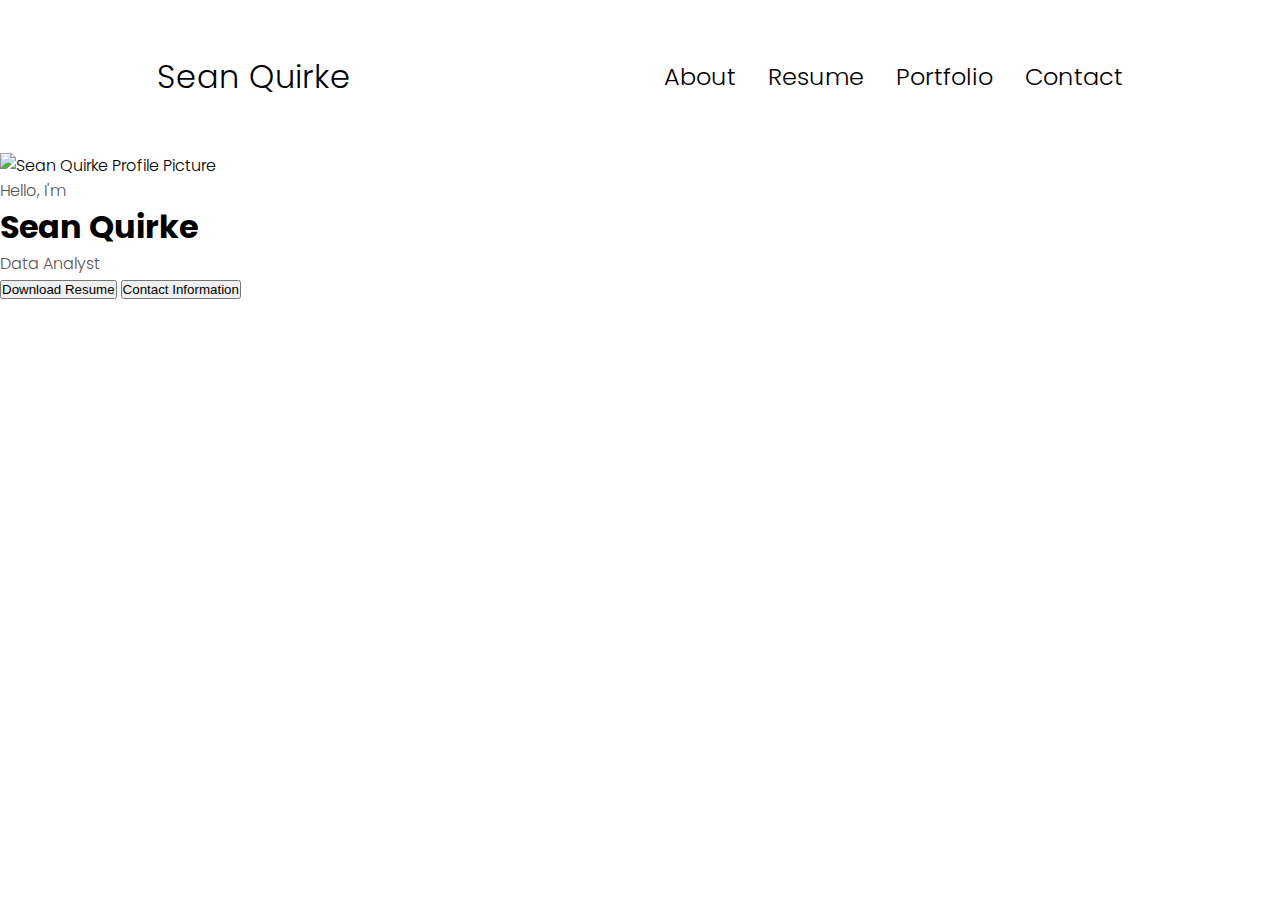
==== index.html @ 9a9f0f4b "Pending changes exported from your codespace" ====
<!DOCTYPE html>
<html lang="en">
<head>
    <meta charset="UTF-8">
    <meta name="viewport" content="width=device-width, initial-scale=1.0">
    <title>My Portfolio</title>
    <link rel="stylesheet" href="style.css">
    <link rel="stylesheet" href="mediaqueries.css">
</head>
<body>
    <nav id="desktop-nav">
        <div class="logo">Sean Quirke </div>
        <div>
          <ul class="nav-links">
            <li><a href="#about">About</a></li>
            <li><a href="#Resume">Resume</a></li>  
            <li><a href="#portfolio">Portfolio</a></li>  
            <li><a href="#contact">Contact</a></li>
          </ul>
        </div>  
    </nav>
    <nav id="hamburger-nav">
      <div class="logo">Sean Quirke </div>
      <div class="hamburger-menu"> 
      <div class="hamburger-icon" onclick="toggleMenu()">
        <span></span>
        <span></span>
        <span></span>
   <div>
    <div class="menu-links">
         <li><a href="#about"onclick="toggleMenu"()>About</a></li>
         <li><a href="#Resume"onclick="toggleMenu"()>Resume</a></li>  
         <li><a href="#portfolio"onclick="toggleMenu"()>Portfolio</a></li>  
         <li><a href="#contact"onclick="toggleMenu"()>Contact</a></li>
    </div>
   </div> 
  </nav>
  <section id="profile">
    <div class="section_pic-container">
      <img src="./Sean Quirke headshot image.png" alt="Sean Quirke Profile Picture"/>
    </div>
    <div class="section_text">
      <p class="section_text_p1">Hello, I'm</p>
      <h1 class="title">Sean Quirke</h1>
      <p class=""section__text__p2">Data Analyst</p>
      <div classs="btn-container">
        <button
        class="btn btn-color-2"
        onclick="window.open('./Sean Quirke Resume.pdf')">Download Resume
        </button>
        <button
        class="btn btn-color-1"onclick="location.href='./#contact'">
        Contact Information
        </button>
      </div>
      <div id="socials-container">
        <img src=".linked" alt="">
      </div>
    </div>
  </section>
  <script src="script.js"></script>  
</body>
</html>
---- style.css ----
/*general */



@import url('https://fonts.googleapis.com/css2?family=Poppins:wght@300&display=swap');



* {
    margin: 0;
    padding: 0;
}

body{

        font-family: "Poppins", sans-serif;
        font-weight: 300;
        font-style: normal;
      
      
}
html {
    scroll-behavior:smooth;
}
p{
    color: rgb(85, 85, 85);
 }
 /*Transistion */

 a, .btn{
    transition:all 300ms ease;
 }
 /*DESKTOP NAV*/

 nav, 
 .nav-links{
 display: flex;
}
nav {
    justify-content: space-around;
    align-items:center;
    height: 17vh;
}
.nav-links {
    gap: 2rem;
    list-style:none;
    font-size: 1.5rem;
}
a{
    color: black;
    text-decoration: none;
    text-decoration-color: white;
}

a:hover {
    color:grey;
    text-decoration: underline;
    text-underline-offset: 1rem; 
    text-decoration-color: rgb(181, 181, 181)
}

.logo {
     font-size: 2rem;
}
.logo:hover{
    cursor: default
}
/*Hamburger manu */
#hamburger-nav{
    display: none;
}
.hamburger-menu{
    position:relative;
    display:inline-block;
}
.hamburger-icon{
    display:flex;
    flex-direction: column;
    justify-content: space-between;
    height:24px;
    width: 30px;
    cursor: pointer;
}
.hamburger-icon span {
width: 100%;
height: 2px;
background-color: black;
transition: all 0.3s ease ease-in-out;
}
.menu-links{
    position: absolute;
    top: 100%;
    right: 0;
    background-color: white;
    width: fit-content;
    max-height: 0;
    overflow: hidden;
    transition: all 0.3 ease-in-out;
}
.menu-links a{
    display: block;
    padding: 10px;
    text-align: center;
    font-size: 1.5rem;
    color:black;
    text-decoration: none;
    transition: all 0.3 ease-in-out;
}
.menu-links li {
    list-style: none;
}
.menu-links.open{
    max-height: 300px;
}
.hamburger-icon.open span:first-child{
    transform:rotate(45deg)translate(10px, 5px);
 }
.hamburger-icon.open span:nth-child(2){
   opacity: 0;
 }
.hamburger-icon.open span:last-child{
    transform:rotate(-45deg)translate(10px, -5px);
 }
 .hamburger-icon span:first-child{
    transform: none;
 }
 .hamburger-icon span:first-child{
    opacity: 1;
 }
 .hamburger-icon span:first-child{
    transform: none;
 }
 /*SECTIONS*/
---- mediaqueries.css ----
@media screen and (max-width: 1200px) {

    #desktop-nav{
        display: none;
    }
    #hamburger-nav{
        display: flex;
    }
}
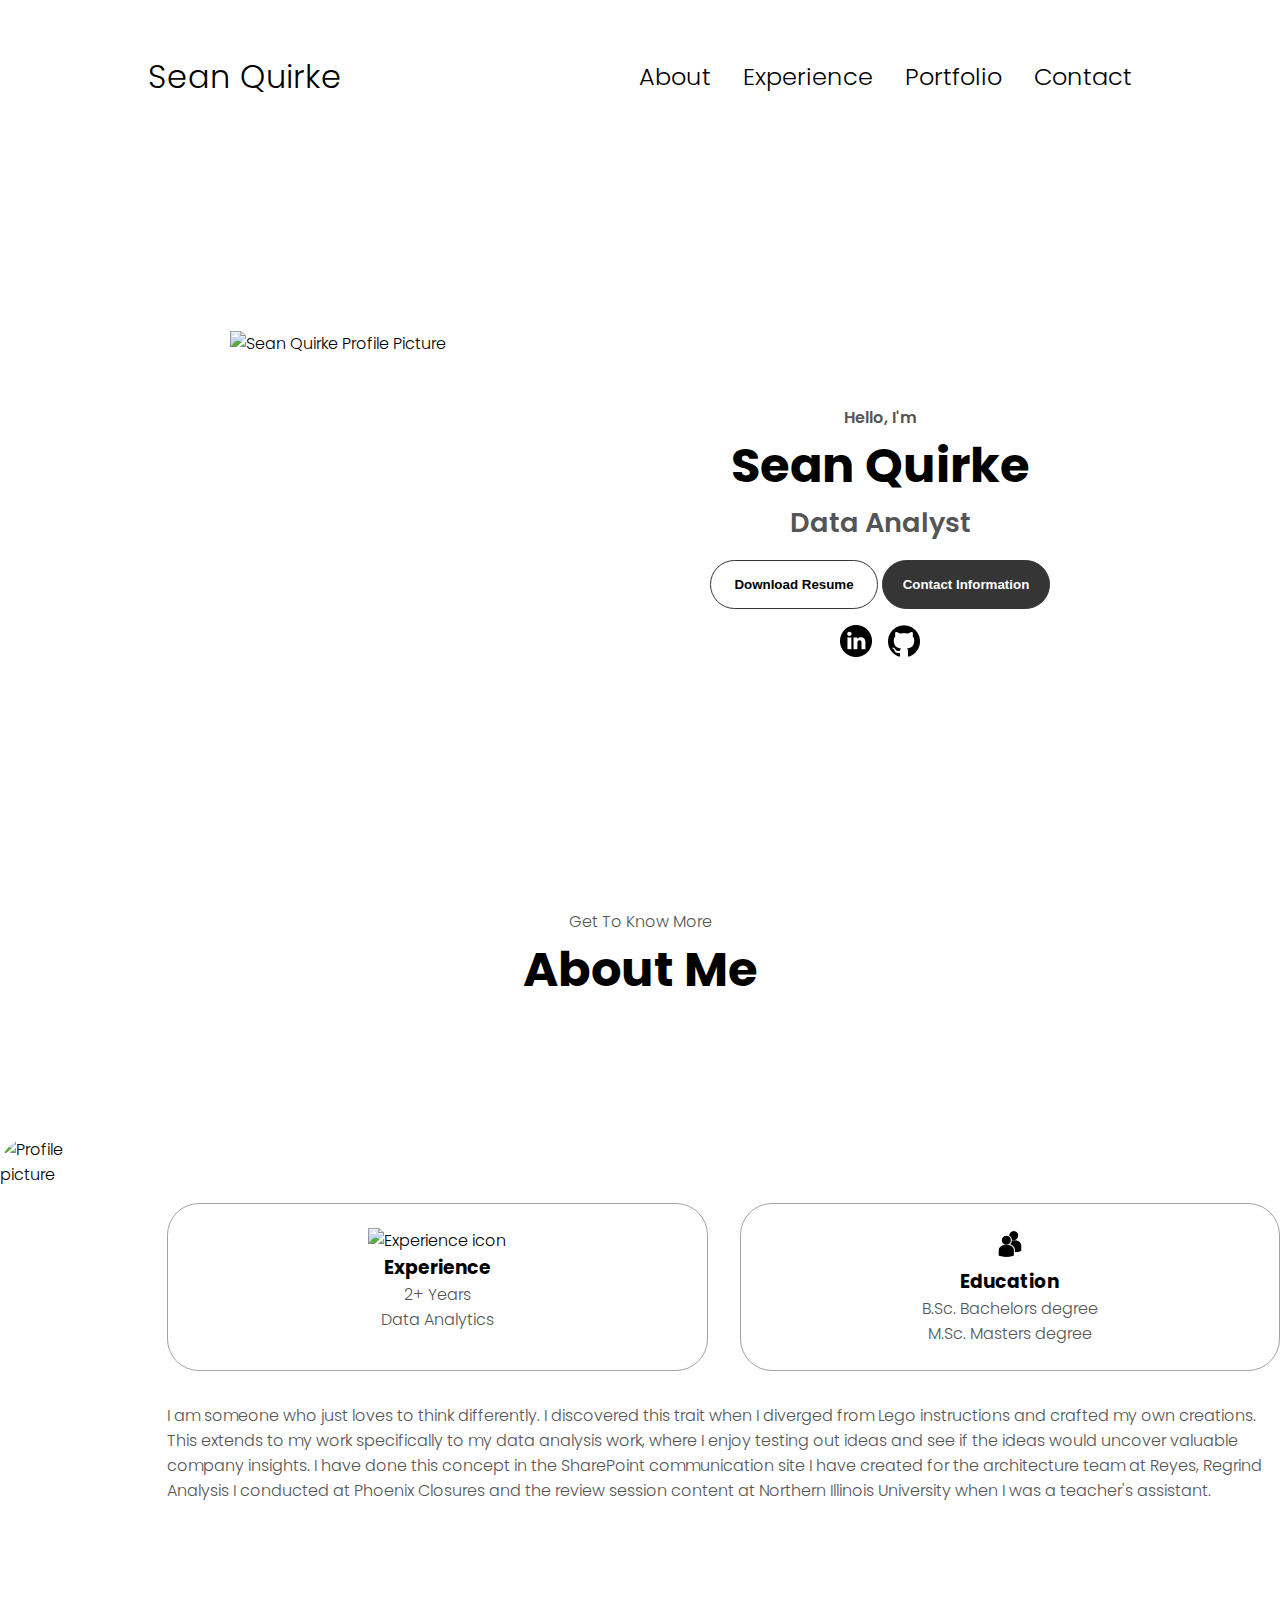
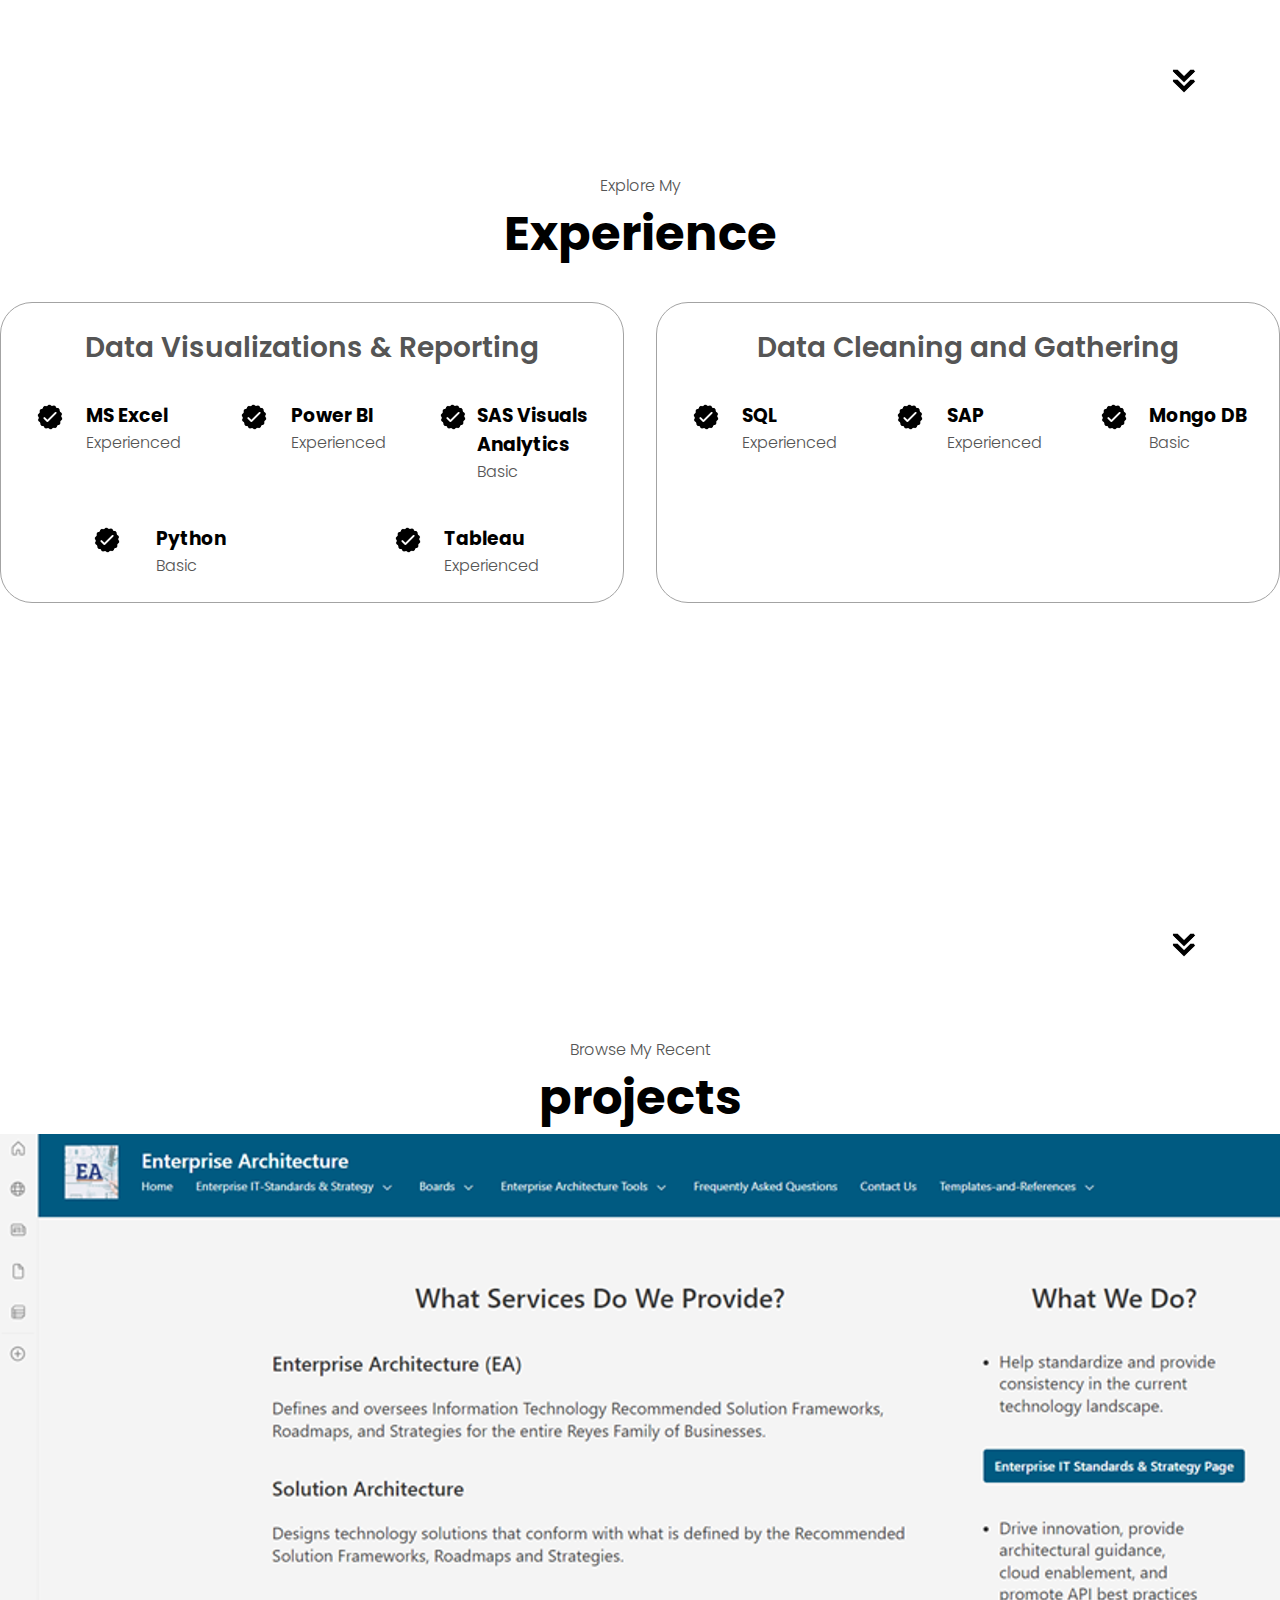
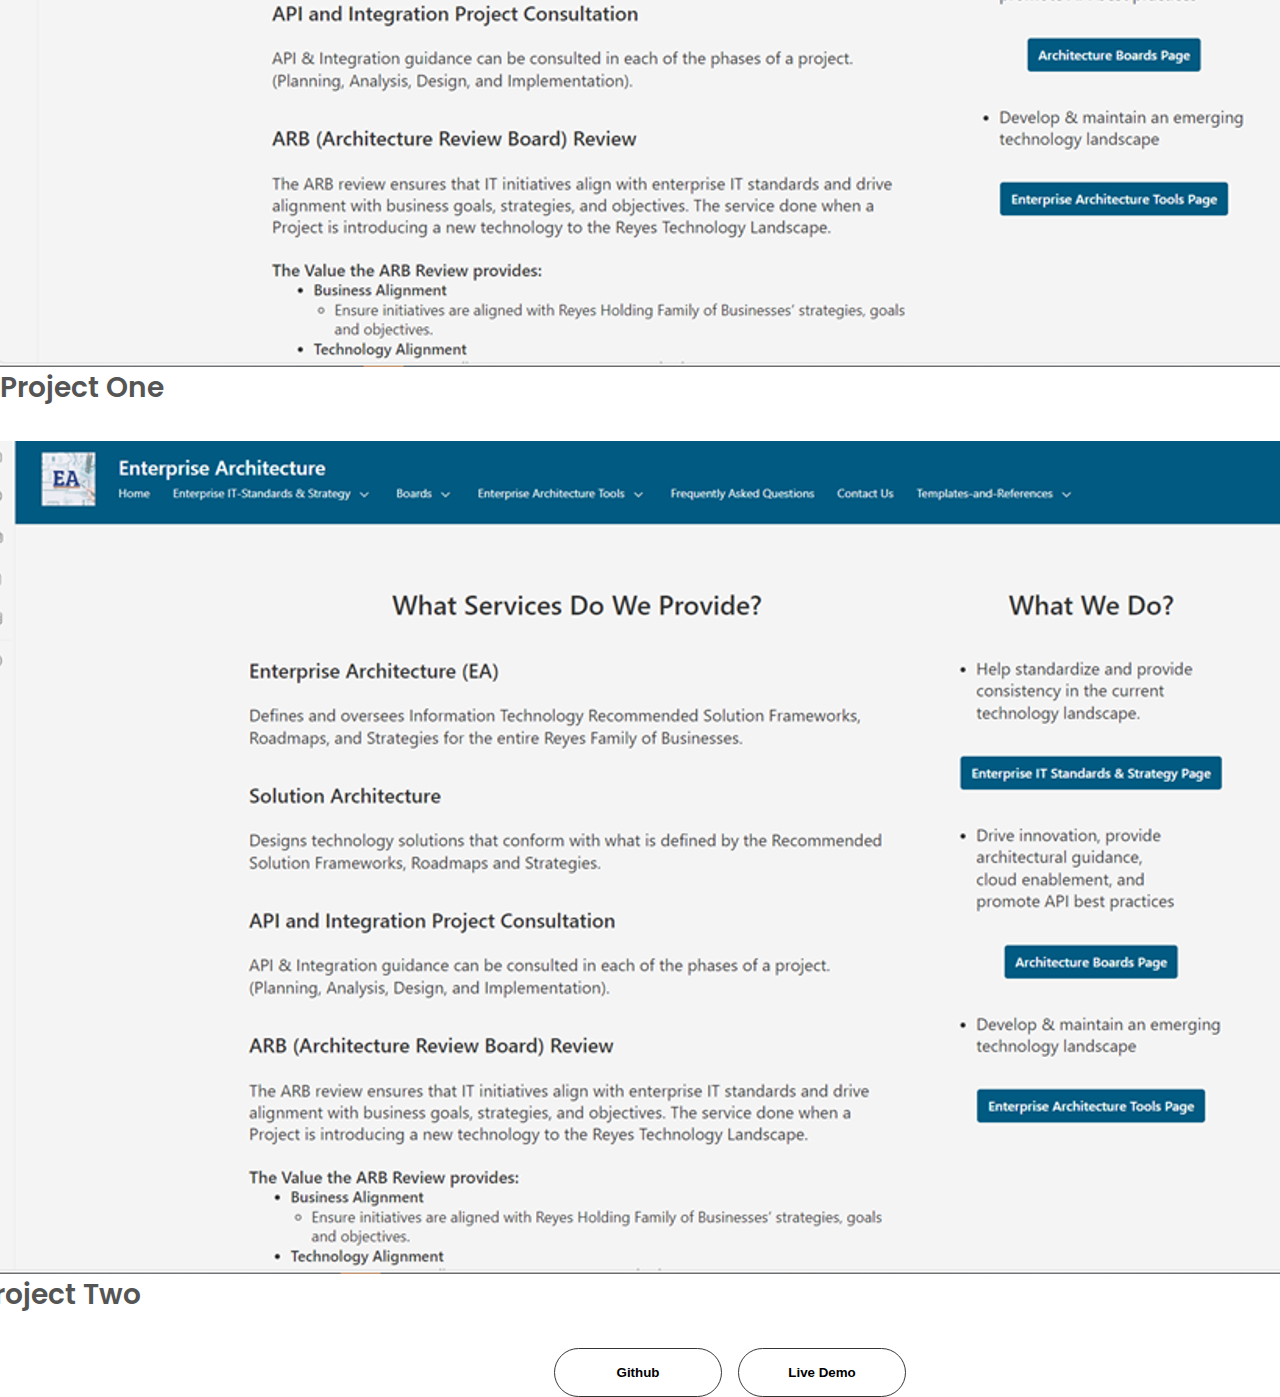
==== commit e23b30ed: "Pending changes exported from your codespace" ====
--- a/index.html
+++ b/index.html
@@ -13,7 +13,7 @@
         <div>
           <ul class="nav-links">
             <li><a href="#about">About</a></li>
-            <li><a href="#Resume">Resume</a></li>  
+            <li><a href="#Experience">Experience</a></li>  
             <li><a href="#portfolio">Portfolio</a></li>  
             <li><a href="#contact">Contact</a></li>
           </ul>
@@ -29,20 +29,20 @@
    <div>
     <div class="menu-links">
          <li><a href="#about"onclick="toggleMenu"()>About</a></li>
-         <li><a href="#Resume"onclick="toggleMenu"()>Resume</a></li>  
+         <li><a href="#Experience"onclick="toggleMenu"()>Experience</a></li>  
          <li><a href="#portfolio"onclick="toggleMenu"()>Portfolio</a></li>  
          <li><a href="#contact"onclick="toggleMenu"()>Contact</a></li>
     </div>
    </div> 
   </nav>
   <section id="profile">
-    <div class="section_pic-container">
+    <div class="section__pic-container">
       <img src="./Sean Quirke headshot image.png" alt="Sean Quirke Profile Picture"/>
     </div>
     <div class="section_text">
-      <p class="section_text_p1">Hello, I'm</p>
+      <p class="section__text__p1">Hello, I'm</p>
       <h1 class="title">Sean Quirke</h1>
-      <p class=""section__text__p2">Data Analyst</p>
+      <p class="section__text__p2">Data Analyst</p>
       <div classs="btn-container">
         <button
         class="btn btn-color-2"
@@ -54,10 +54,203 @@
         </button>
       </div>
       <div id="socials-container">
-        <img src=".linked" alt="">
+        <img src="./linkedin.png" alt="My LinkedIn profile"
+        class="icon"onclick="location.href='https://linkedin.com/in/seanpquirke'"/>
+
+        <img src="./github.png" alt="My Github profile"
+        class="icon"onclick="location.href='https://github.com/SeanBoyQ'"/>
+      
       </div>
     </div>
   </section>
+  <section id="about">
+  <p class="section__text__p1">Get To Know More</p>
+  <h1 class="title">About Me</h1>
+  <div class="section-container">
+    <div class="section__pic-container">
+      <img
+        src="./about-pic.png"
+        alt="Profile picture"
+        class="about-pic"
+      />
+    </div>
+    <div class="about-details-container">
+      <div class="about-containers">
+        <div class="details-container">
+          <img 
+            src="./experience.png"
+            alt="Experience icon"
+            class="icon"
+          /> 
+          <h3> Experience</h3>
+          <p>2+ Years<br />Data Analytics</p>
+        </div>
+        <div class="details-container">
+          <img 
+            src="./education.png"
+            alt="Education icon"
+            class="icon"
+          /> 
+          <h3> Education</h3>
+          <p>B.Sc. Bachelors degree<br />M.Sc. Masters degree</p>
+        </div>
+      </div>
+      <div class="text-container">
+        <p>I am someone who just loves to think differently. 
+          I discovered this trait when I diverged from Lego instructions and crafted my own creations. 
+          This extends to my work specifically to my data analysis work, where I enjoy testing out ideas and see if the ideas would uncover valuable company insights.
+          I have done this concept in the SharePoint communication site I have created  for the architecture team at Reyes, Regrind Analysis I conducted at Phoenix Closures and the 
+          review session content at Northern Illinois University when I was a teacher's assistant.
+        </p>
+      </div>
+    </div>
+  </div>
+  <img
+        src="./arrow.png"
+        alt="Arrow icon"
+        class="icon arrow"
+        onclick="location.href='./#Experience'"
+      />
+  </section>
+  <section id="Experience">
+    <p class="section__text__p1">Explore My</p>
+    <h1 class="title">Experience</h1>
+    <div class="experience-details-container">
+      <div class="about-containers">
+        <div class="details-container">
+          <h2 class="experience-sub-title">Data Visualizations & Reporting</h2>
+          <div class="article-container">
+          <article>
+            <img src="./checkmark.png" 
+            alt="experience icon"
+            class="icon"/>
+            <div>
+              <h3>MS Excel</h3>
+              <p>Experienced</p>
+            </div>
+          </article>
+          <article>
+            <img src="./checkmark.png" 
+            alt="experience icon"
+            class="icon"/>
+            <div>
+              <h3>Power BI</h3>
+              <p>Experienced</p>
+            </div>
+          </article>
+          <article>
+            <img src="./checkmark.png" 
+            alt="experience icon"
+            class="icon"/>
+            <div>
+              <h3>SAS Visuals Analytics</h3>
+              <p>Basic</p>
+            </div>
+          </article>
+          <article>
+            <img src="./checkmark.png" 
+            alt="experience icon"
+            class="icon"/>
+            <div>
+              <h3>Python</h3>
+              <p>Basic</p>
+            </div>
+          </article>
+          <article>
+            <img src="./checkmark.png" 
+            alt="experience icon"
+            class="icon"/>
+            <div>
+              <h3>Tableau</h3>
+              <p>Experienced</p>
+            </div>
+          </article>
+        </div>
+        </div>
+        <div class="details-container">
+          <h2 class="experience-sub-title">Data Cleaning and Gathering</h2>
+          <div class="article-container">
+          <article>
+            <img src="./checkmark.png" 
+            alt="experience icon"
+            class="icon"/>
+            <div>
+              <h3>SQL</h3>
+              <p>Experienced</p>
+            </div>
+          </article>
+          <article>
+            <img src="./checkmark.png" 
+            alt="experience icon"
+            class="icon"/>
+            <div>
+              <h3>SAP</h3>
+              <p>Experienced</p>
+            </div>
+          </article>
+          <article>
+            <img src="./checkmark.png" 
+            alt="experience icon"
+            class="icon"/>
+            <div>
+              <h3>Mongo DB</h3>
+              <p>Basic</p>
+            </div>
+          </div>
+          </article>
+         
+
+        </div>
+      </div>
+    </div>
+    <img
+        src="/arrow.png"
+        alt="Arrow icon"
+        class="icon arrow"
+        onclick="location.href='./#projects'"
+      />
+  </section>
+  <section id="projects">
+    <p class="section__text__p1">Browse My Recent</p>
+    <h1 class="title">projects</h1>
+    <div class="experience-details-container"> <div class="article-container">
+      <img src="./Sharepoint SIte.png" 
+      alt="Project 1"
+       class="project-img"/>
+    </div>
+    <h2 class="experience-sub-title project-title">Project One</h2> 
+<div class="btn-container">
+  <button class="btn btn-color-2 project-btn" onclick="location.
+    href='https://github.com/'">
+    Github
+  </button>
+  <button
+    class="btn btn-color-2 project-btn"
+    onclick="location.href"='https://github.com/'">
+    Live Demo
+  </button>
+
+  <div class="experience-details-container"> <div class="article-container">
+    <img src="./Sharepoint SIte.png" 
+    alt="Project 1"
+     class="project-img"/>
+  </div>
+  <h2 class="experience-sub-title project-title">Project Two</h2> 
+<div class="btn-container">
+<button class="btn btn-color-2 project-btn" onclick="location.
+  href='https://github.com/'">
+  Github
+</button>
+<button
+  class="btn btn-color-2 project-btn"
+  onclick="location.href"='https://github.com/'">
+  Live Demo
+</button>
+</div>
+</div>
+</div> 
+  
+</section>
   <script src="script.js"></script>  
 </body>
 </html>--- a/style.css
+++ b/style.css
@@ -131,5 +131,180 @@
     transform: none;
  }
  /*SECTIONS*/
+ section {
+    padding-top:4vh;
+    height: 96vh;
+    margin: 0 10 rem;
+    box-sizing:border-box;
+    min-height: fit-content;
+ }
+ .section-container {
+    display:flex;
+ }
+ /*profile section */
+ #profile{
+    display:flex;
+    justify-content:center;
+    gap: 5rem;
+    height: 80vh;
+
+ }
+ .section__pic-container{
+display:flex;
+height:400px;
+width: 400px;
+margin: auto 0;
+ }
+ .section_text{
+    align-self: center;
+    text-align: center;
+ }
+ .section_text p{
+    font-weight: 600 ;
+ }
+ .section__text__p1{
+    text-align:center;
+ }
+ .section__text__p2{
+    font-size: 1.7rem;
+    margin-bottom: 1rem;
+ }
+ .title{
+    font-size: 3rem;
+    text-align: center;
+ }
+ #socials-container{
+    display: flex;
+    justify-content: center;
+    margin-top: 1rem;
+    gap: 1rem;
+ }
+ /* Icons */
+ .icon {
+    cursor: pointer;
+    height: 2rem;
+ }
  
- + /* BUTTONS */
+ .btn-container{
+    display: flex;
+    justify-content: center;
+    gap: 1rem;
+ }
+ .btn{
+    font-weight: 600;
+    transition: all 300ms ease;
+    padding: 1rem;
+    width: 10.5rem;
+    border-radius: 2rem;
+ }
+ .btn-color-1, 
+ .btn-color-2{
+    border:rgb(53, 53, 53)0.1rem solid;
+ }
+ 
+ .btn-color-1:hover, 
+ .btn-color-2:hover{
+    cursor:pointer;
+ }
+ 
+ .btn-color-1, 
+ .btn-color-2:hover{
+    background: rgb(53, 53, 53);
+    color: white;
+ }
+ .btn-color-1:hover{
+    background: rgb(0,0,0);
+ }
+ .btn-color-2{
+    background: none;
+ }
+ .btn-color-2:hover{
+    border: rgb(255,255,255) 0.1rem solid;
+ }
+ .btn-container{
+    gap: 1rem;
+ }
+
+ /*ABOUT SECTION*/
+ #about{
+   position: relative;
+ }
+ .about-containers {
+   gap: 2rem;
+   margin-bottom: 2rem;
+   margin-top: 2rem;
+ }
+
+ .about-details-container{
+   justify-content: center;
+   flex-direction:column;
+ }
+
+ .about-containers,
+ .about-details-container{
+   display: flex;
+ }
+
+ .about-pic{
+   border-radius: 2rem;
+ }
+
+ .arrow {
+   position: absolute;
+   right: 5rem;
+   bottom: 2.5rem;
+ }
+ .details-container {
+   padding: 1.5rem;
+   flex: 1;
+   background: white;
+   border-radius: 2rem;
+   border: rgb(53, 53, 53) 0.1rem solid ; /* Added a space before 0.1rem and fixed color value */
+   border-color: rgb(163, 163, 163); /* Added semicolon at the end */
+   text-align: center;
+}
+
+ .section-container{
+   gap: 4rem;
+   height:80%;
+ }
+ .section__pic-container{
+   height: 400px;
+   width: 400px;
+   margin: auto 0;
+ }
+ /* Experience Section */
+ #Experience {
+   position: relative;
+ }
+ .experience-sub-title {
+color:rgb(85, 85, 85);
+font-weight: 600;
+font-size: 1.75rem;
+margin-bottom: 2rem;
+ }
+ .experience-details-title {
+display: flex;
+justify-content: center;
+flex-direction: column;
+
+ }
+ .article-container{
+   display: flex;
+   text-align: initial;
+   flex-wrap: wrap;
+   flex-direction: row;
+   gap: 2.5rem;
+   justify-content: space-around;
+ }
+article{
+   display: flex;
+   width: 10rem;
+   justify-content: space-around;
+   gap: 0.5rem;
+ }
+ article.icon{
+   cursor: default;
+ }
+ /*Projects Section*/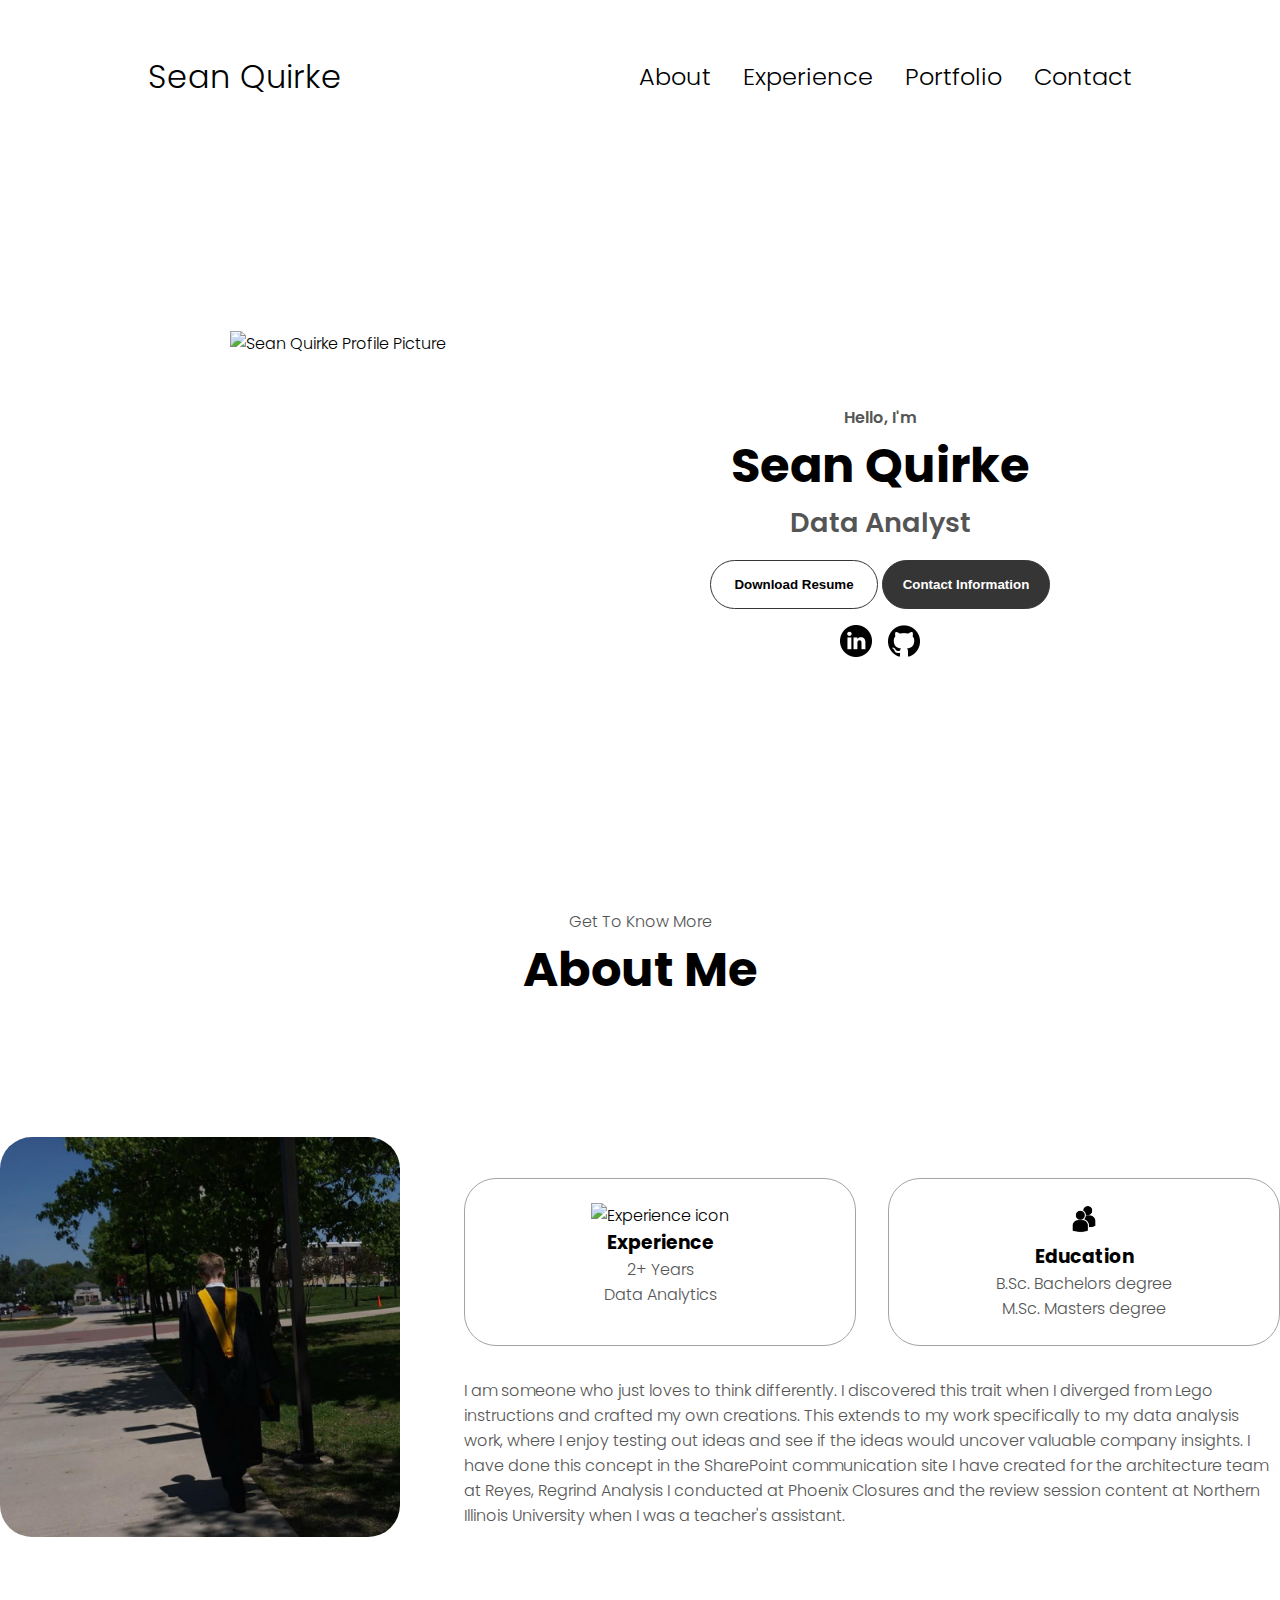
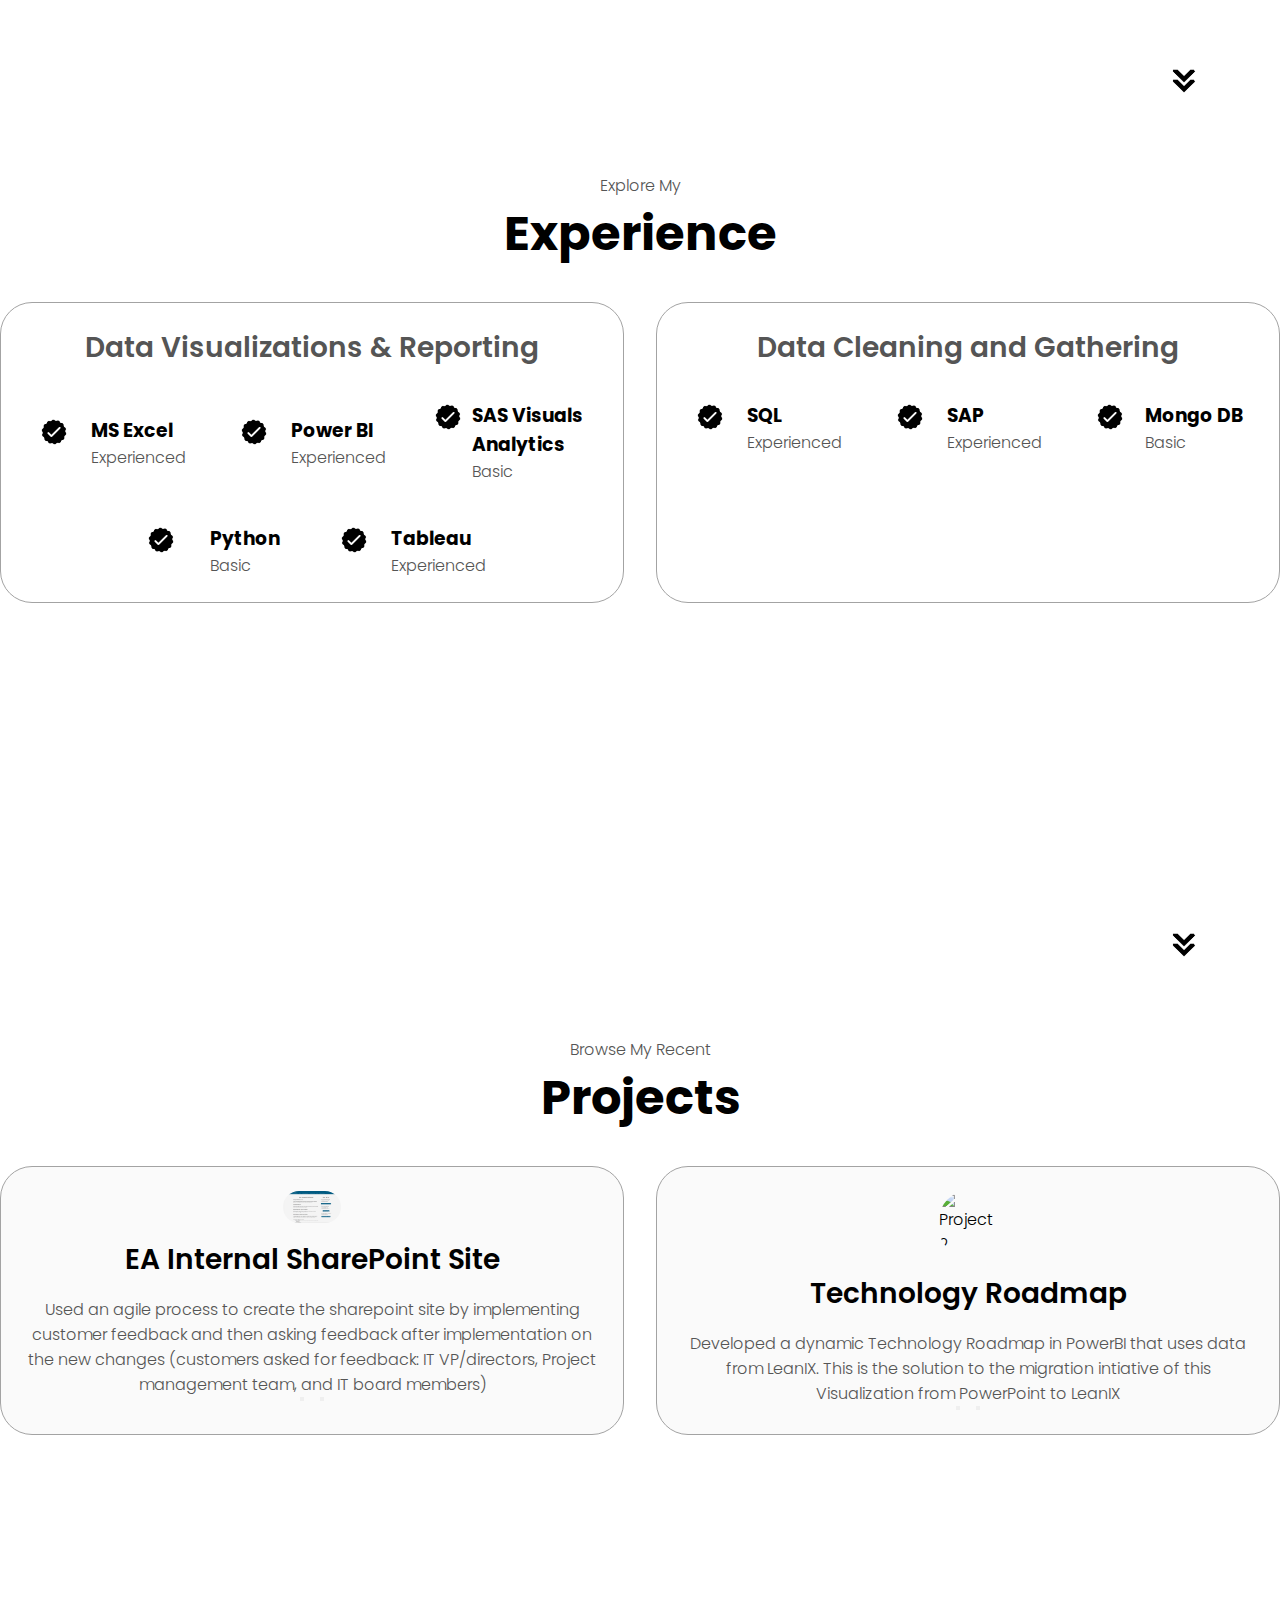
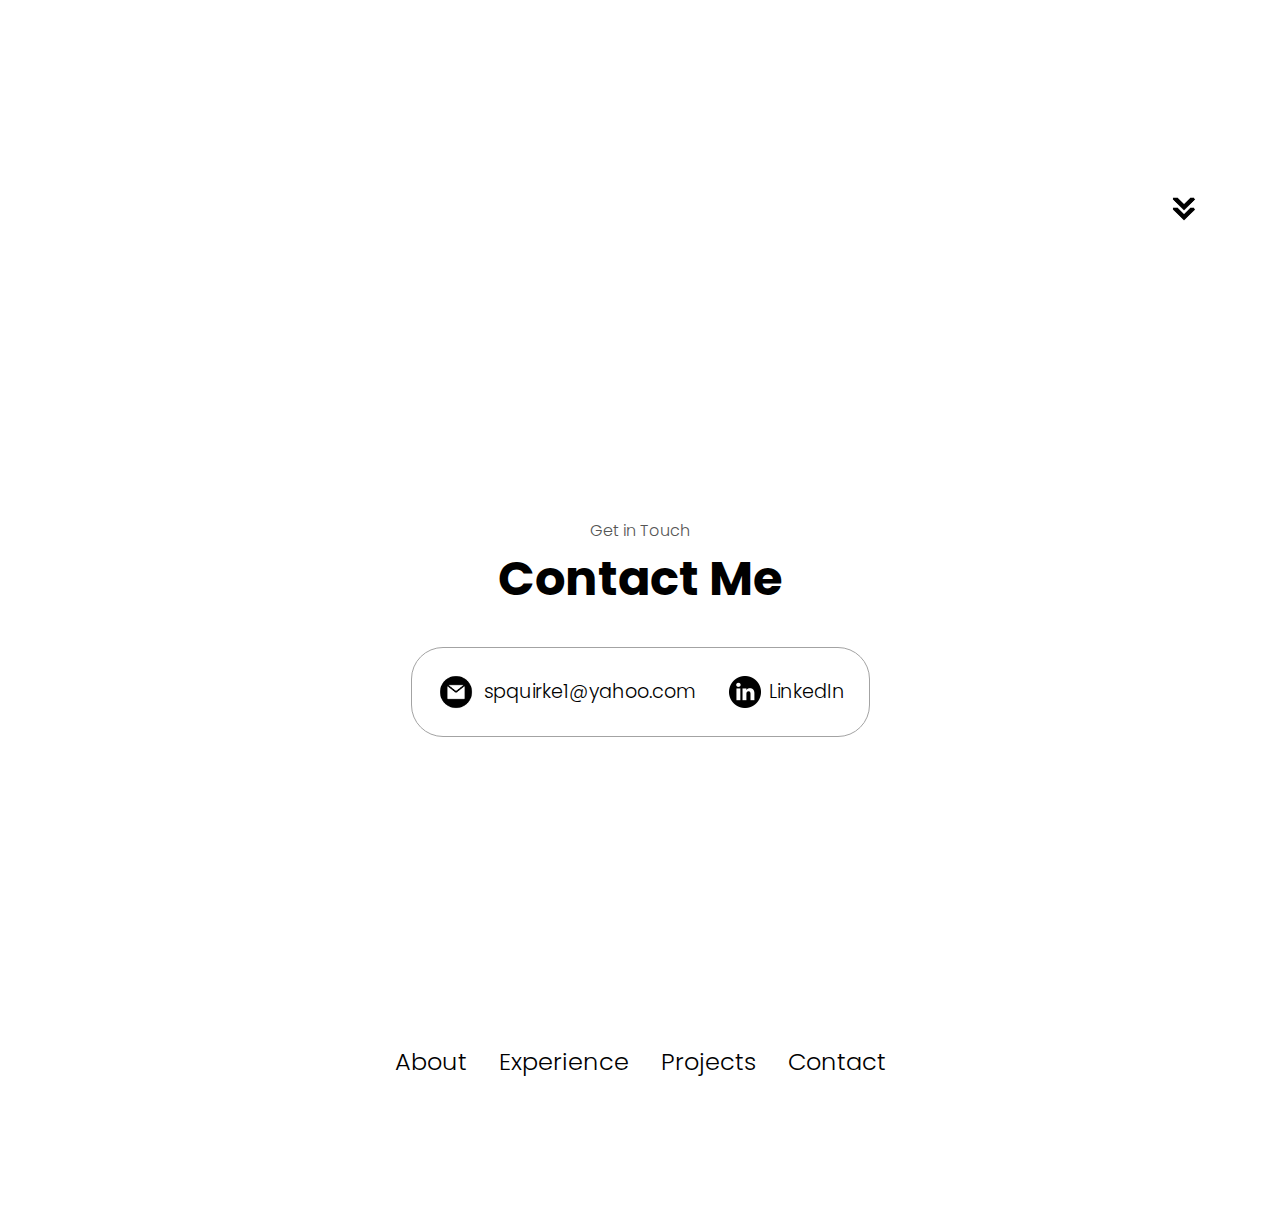
==== commit b717c702: "Pending changes exported from your codespace" ====
--- a/index.html
+++ b/index.html
@@ -69,7 +69,7 @@
   <div class="section-container">
     <div class="section__pic-container">
       <img
-        src="./about-pic.png"
+        src="./Untitled design (1).png"
         alt="Profile picture"
         class="about-pic"
       />
@@ -212,45 +212,104 @@
   </section>
   <section id="projects">
     <p class="section__text__p1">Browse My Recent</p>
-    <h1 class="title">projects</h1>
-    <div class="experience-details-container"> <div class="article-container">
-      <img src="./Sharepoint SIte.png" 
-      alt="Project 1"
-       class="project-img"/>
-    </div>
-    <h2 class="experience-sub-title project-title">Project One</h2> 
-<div class="btn-container">
-  <button class="btn btn-color-2 project-btn" onclick="location.
-    href='https://github.com/'">
-    Github
-  </button>
-  <button
-    class="btn btn-color-2 project-btn"
-    onclick="location.href"='https://github.com/'">
-    Live Demo
-  </button>
-
-  <div class="experience-details-container"> <div class="article-container">
-    <img src="./Sharepoint SIte.png" 
-    alt="Project 1"
-     class="project-img"/>
-  </div>
-  <h2 class="experience-sub-title project-title">Project Two</h2> 
-<div class="btn-container">
-<button class="btn btn-color-2 project-btn" onclick="location.
-  href='https://github.com/'">
-  Github
-</button>
-<button
-  class="btn btn-color-2 project-btn"
-  onclick="location.href"='https://github.com/'">
-  Live Demo
-</button>
+    <h1 class="title">Projects</h1>
+    <div class="experience-details-container">
+      <div class="about-containers">
+        <div class="details-container color-container">
+       
+          <div class="article-container">
+            
+            <img
+              src="./Sharepoint SIte.png"
+              alt="Project 1"
+              class="project-img1"
+            />
+          
+    
+          
+          </div>
+          <h2 class="experience-sub-title project-title">EA Internal SharePoint Site</h2>
+          <p> Used an agile process to create the sharepoint site by implementing
+             customer feedback and then asking feedback after implementation
+            on the new changes (customers asked for feedback: IT VP/directors, 
+            Project management team, and IT board members)
+            
+          </p>
+          <div class="btn-container">
+            <button></button>
+            </button>
+            <button></button>
+            </button>
+          </div>
+        </div>
+        <div class="details-container color-container">
+        
+          <div class="article-container">
+            
+            <img
+              src="./Technology Roadmap.png"
+              alt="Project 2"
+              class="project-img2"/>
+        
+         
+          
+           
+        </div>
+          <h2 class="experience-sub-title project-title">Technology Roadmap</h2>
+          <p>Developed a dynamic Technology Roadmap in PowerBI that uses data from LeanIX.
+             This is the solution to the migration intiative of this Visualization from PowerPoint to LeanIX </p>
+          <div class="btn-container">
+            <button></button>
+            </button>
+            <button>
+            </button>
+          </div>
+        </div>
+        </div>
+      </div>
+    </div>
+<img
+src="./arrow.png"
+alt="Arrow icon"
+class="icon arrow"
+onclick="location.href='./#contact'"
+/>
+</section>
+<section id="contact">
+<p class="section__text__p1">Get in Touch</p>
+<h1 class="title">Contact Me</h1>
+<div class="contact-info-upper-container">
+<div class="contact-info-container">
+  <img
+    src="./email.png"
+    alt="Email icon"
+    class="icon contact-icon email-icon"
+  />
+  <p><a href="mailto:spquirke1@yahoo.com">spquirke1@yahoo.com</a></p>
+</div>
+<div class="contact-info-container">
+  <img
+    src="./linkedin.png"
+    alt="LinkedIn icon"
+    class="icon contact-icon"
+  />
+  <p><a href="https://linkedin.com/in/seanpquirke">LinkedIn</a></p>
 </div>
 </div>
-</div> 
-  
 </section>
+<footer>
+<nav>
+<div class="nav-links-container">
+  <ul class="nav-links">
+    <li><a href="#about">About</a></li>
+    <li><a href="#Experience">Experience</a></li>
+    <li><a href="#projects">Projects</a></li>
+    <li><a href="#contact">Contact</a></li>
+  </ul>
+</div>
+</nav>
+
+</footer>
   <script src="script.js"></script>  
 </body>
 </html>--- a/style.css
+++ b/style.css
@@ -270,7 +270,7 @@
    height:80%;
  }
  .section__pic-container{
-   height: 400px;
+   height: 40p0x;
    width: 400px;
    margin: auto 0;
  }
@@ -291,12 +291,14 @@
 
  }
  .article-container{
+
    display: flex;
    text-align: initial;
    flex-wrap: wrap;
    flex-direction: row;
    gap: 2.5rem;
-   justify-content: space-around;
+   justify-content: center;
+   align-items: center;
  }
 article{
    display: flex;
@@ -307,4 +309,100 @@
  article.icon{
    cursor: default;
  }
- /*Projects Section*/+ /*Projects Section*/
+ #projects {
+   position: relative;
+ }
+ 
+ .color-container {
+   border-color: rgb(163, 163, 163);
+   background: rgb(250, 250, 250);
+ }
+ 
+ .project-img1 {
+   border-radius: 2rem;
+   width: 10%;
+   height: 10%;
+ }
+ .project-img2 {
+   border-radius: 2rem;
+   width: 10%;
+   height: 10%;
+ }
+ 
+ .project-title {
+   margin: 1rem;
+   color: black;
+ }
+ 
+ .project-btn {
+   color: black;
+   border-color: rgb(163, 163, 163);
+ }
+ 
+
+ /* CONTACT */
+
+#contact {
+   display: flex;
+   justify-content: center;
+   flex-direction: column;
+   height: 80vh;
+ }
+ 
+ .contact-info-upper-container {
+   display: flex;
+   justify-content: center;
+   border-radius: 2rem;
+   border: rgb(53, 53, 53) 0.1rem solid;
+   border-color: rgb(163, 163, 163);
+   background: (250, 250, 250);
+   margin: 2rem auto;
+   padding: 0.5rem;
+ }
+ 
+ .contact-info-container {
+   display: flex;
+   align-items: center;
+   justify-content: center;
+   gap: 0.5rem;
+   margin: 1rem;
+ }
+ 
+ .contact-info-container p {
+   font-size: larger;
+ }
+ 
+ .contact-icon {
+   cursor: default;
+ }
+ 
+ .email-icon {
+   height: 2.5rem;
+ }
+ 
+ /* FOOTER SECTION */
+ 
+ footer {
+   height: 26vh;
+   margin: 0 1rem;
+ }
+ 
+ footer p {
+   text-align: center;
+ }
+
+
+ .content{
+   position: absolute;
+   width: 100%;
+   height: 100%;
+   background-color: rgba(0, 0, 0, 0.5);
+   color: white;
+   opacity: 0;
+   transition: opacity 0.6s ease;
+   display: flex;
+   justify-content: center;
+   align-items: center;
+   flex-direction: column;
+ }
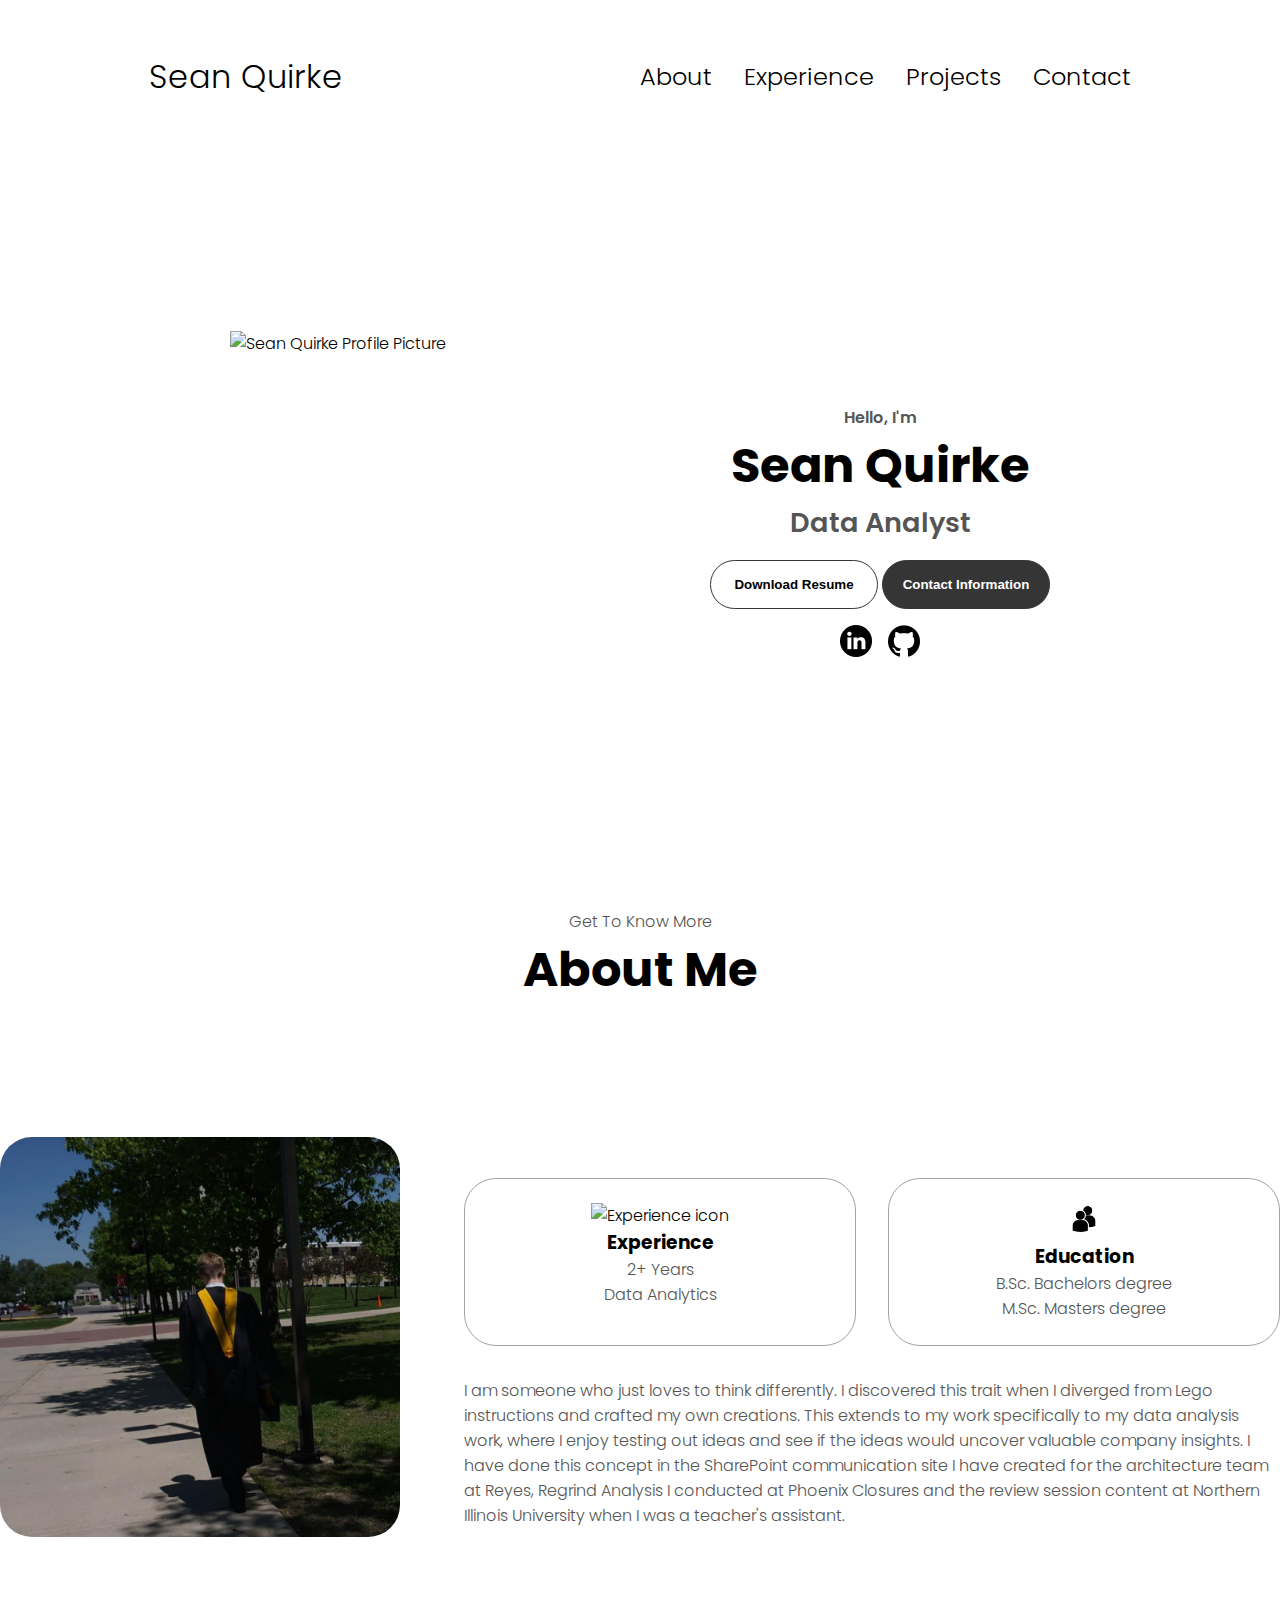
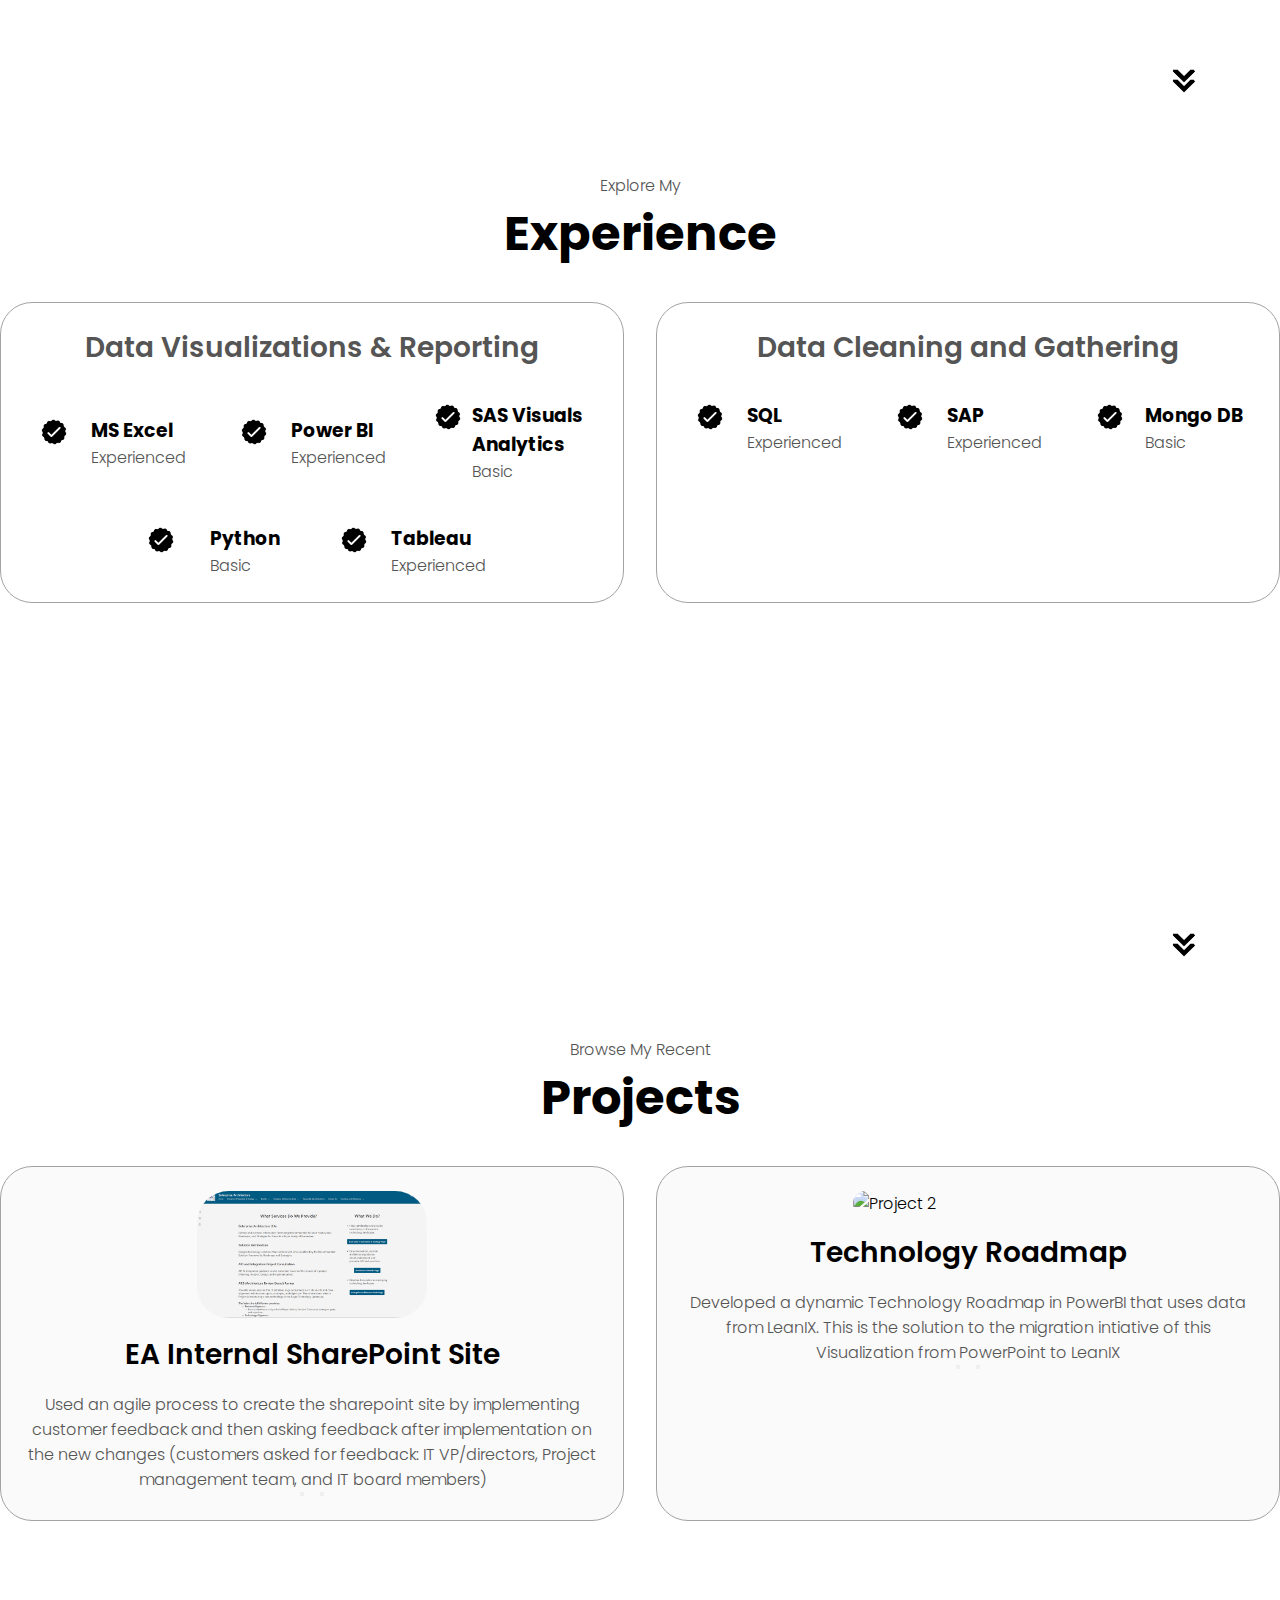
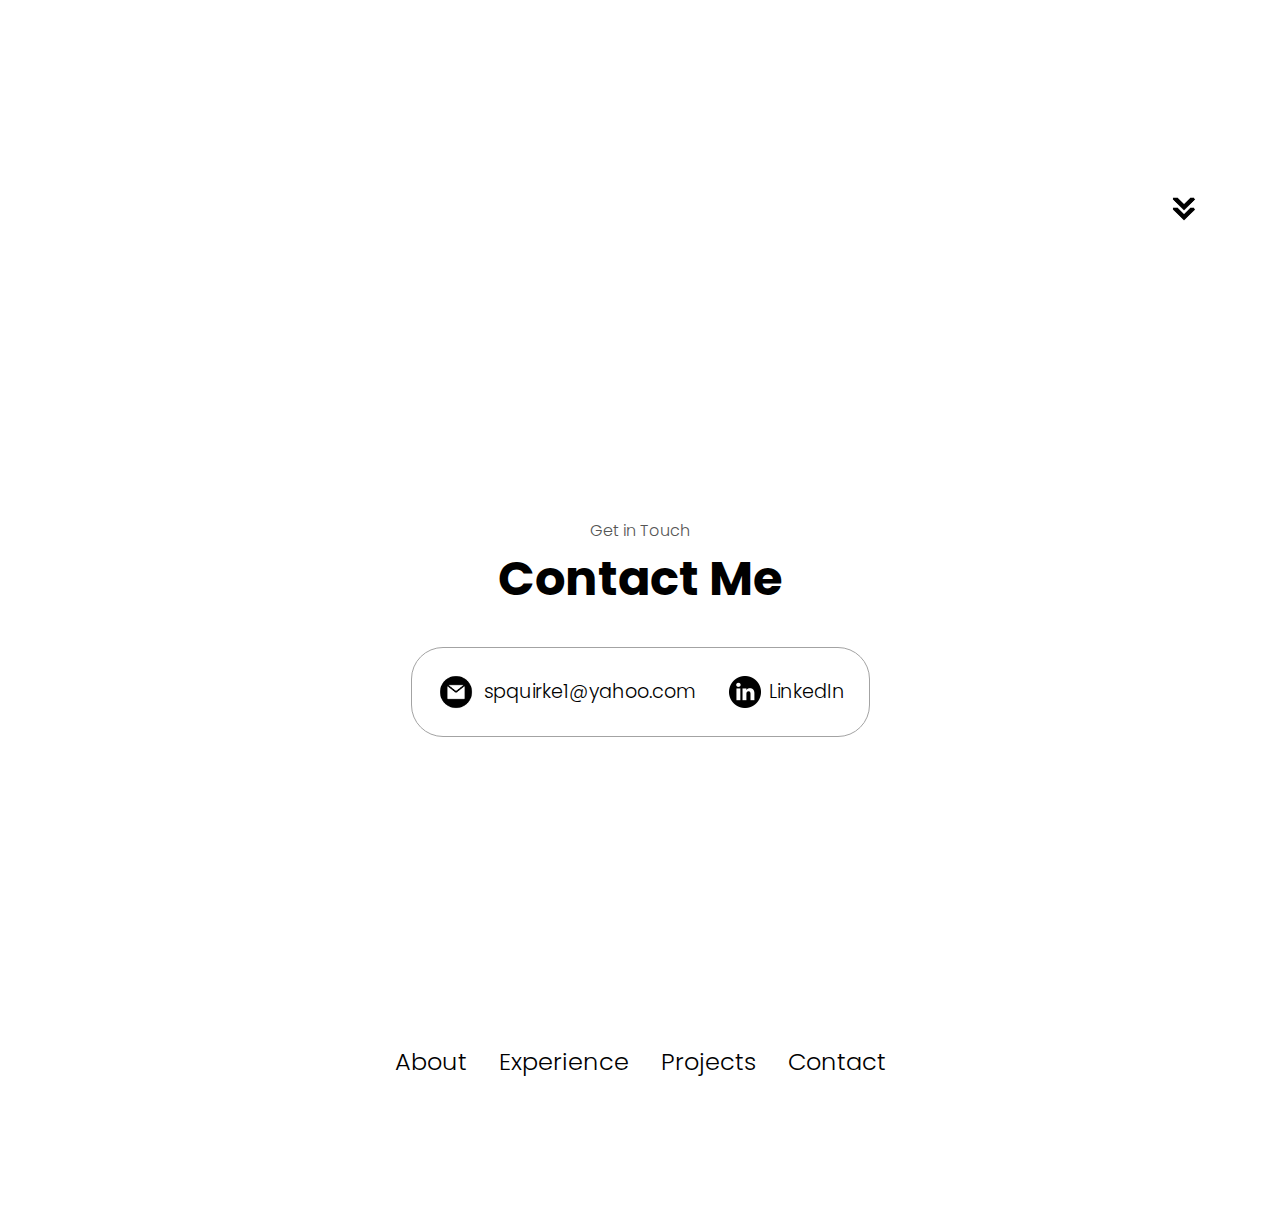
==== commit 516ca84d: "Add files via upload" ====
--- a/index.html
+++ b/index.html
@@ -3,7 +3,7 @@
 <head>
     <meta charset="UTF-8">
     <meta name="viewport" content="width=device-width, initial-scale=1.0">
-    <title>My Portfolio</title>
+    <title>My Projects</title>
     <link rel="stylesheet" href="style.css">
     <link rel="stylesheet" href="mediaqueries.css">
 </head>
@@ -14,7 +14,7 @@
           <ul class="nav-links">
             <li><a href="#about">About</a></li>
             <li><a href="#Experience">Experience</a></li>  
-            <li><a href="#portfolio">Portfolio</a></li>  
+            <li><a href="#projects">Projects</a></li>  
             <li><a href="#contact">Contact</a></li>
           </ul>
         </div>  
@@ -30,7 +30,7 @@
     <div class="menu-links">
          <li><a href="#about"onclick="toggleMenu"()>About</a></li>
          <li><a href="#Experience"onclick="toggleMenu"()>Experience</a></li>  
-         <li><a href="#portfolio"onclick="toggleMenu"()>Portfolio</a></li>  
+         <li><a href="#projects"onclick="toggleMenu"()>Projects</a></li>  
          <li><a href="#contact"onclick="toggleMenu"()>Contact</a></li>
     </div>
    </div> 
--- a/style.css
+++ b/style.css
@@ -270,7 +270,7 @@
    height:80%;
  }
  .section__pic-container{
-   height: 40p0x;
+   height: 400px;
    width: 400px;
    margin: auto 0;
  }
@@ -321,13 +321,13 @@
  
  .project-img1 {
    border-radius: 2rem;
-   width: 10%;
-   height: 10%;
+   width: 40%;
+   height: 40%;
  }
  .project-img2 {
    border-radius: 2rem;
-   width: 10%;
-   height: 10%;
+   width: 40%;
+   height: 40%;
  }
  
  .project-title {
